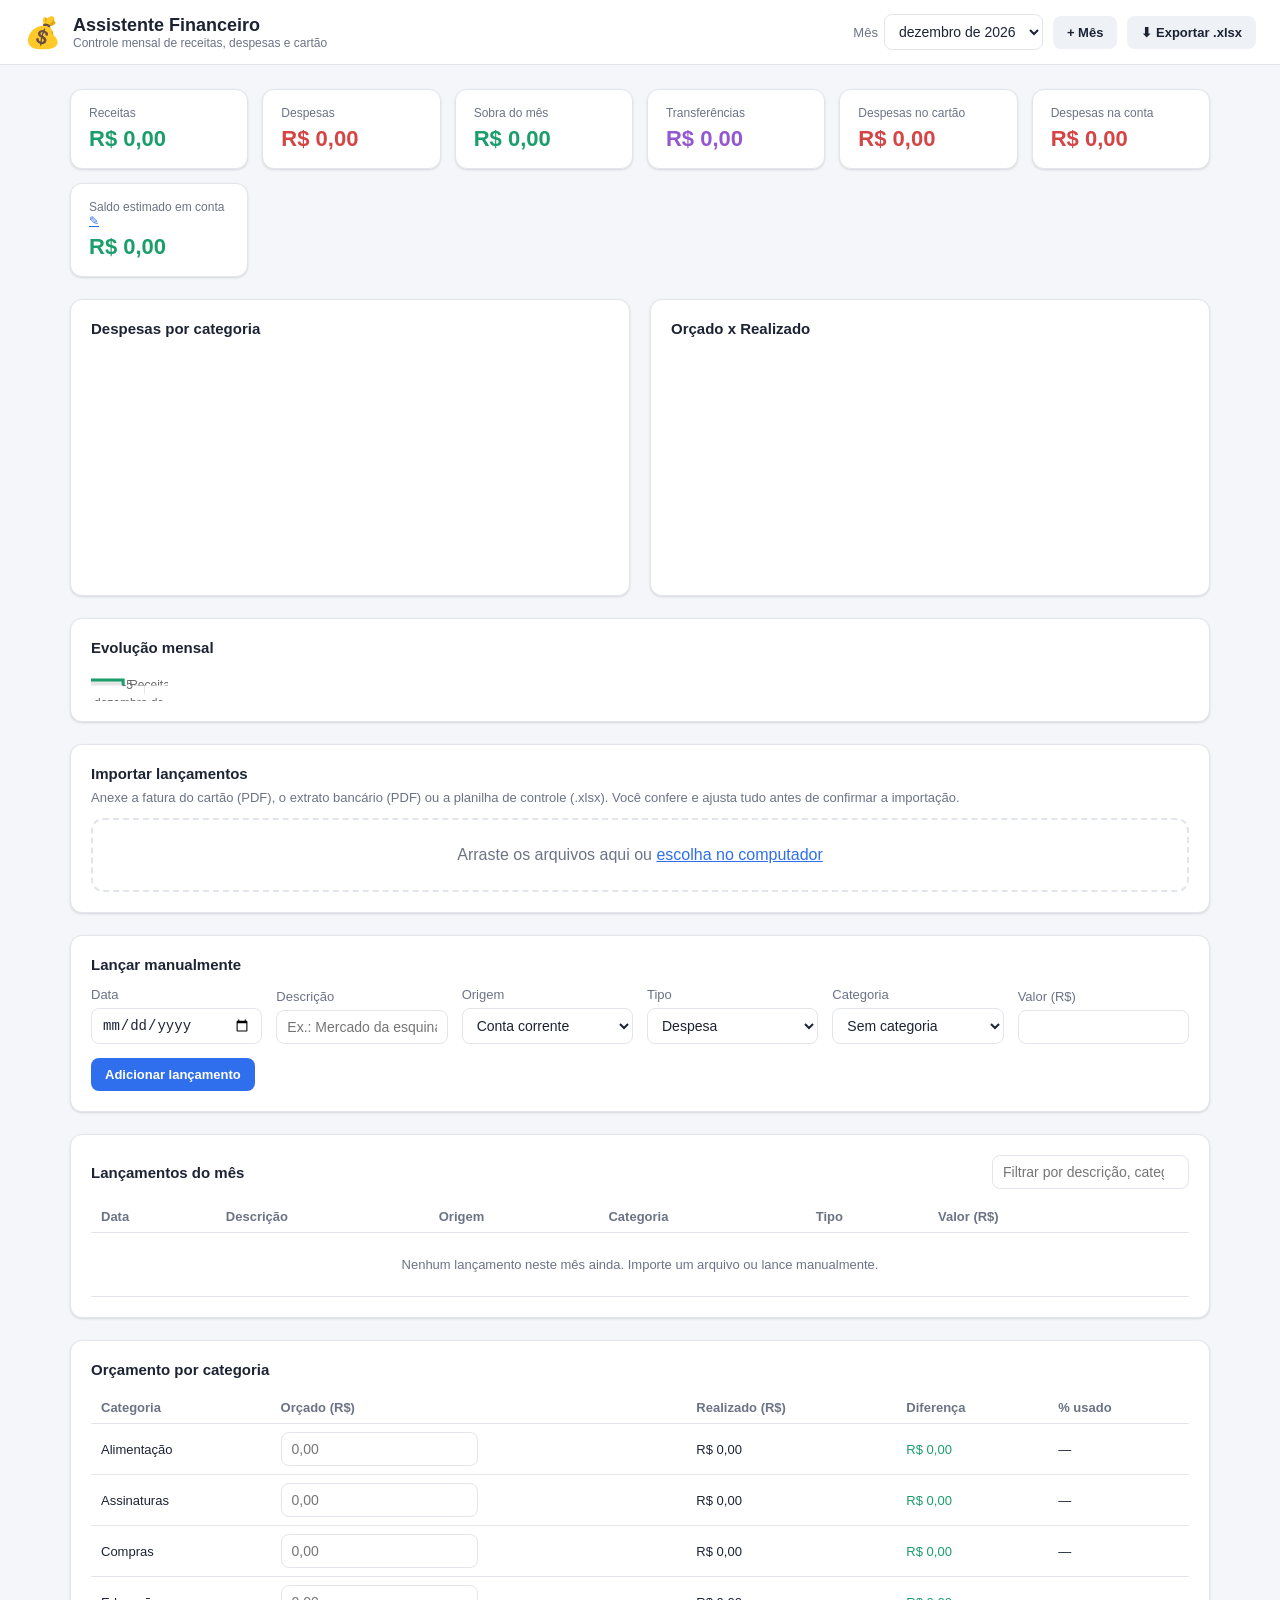
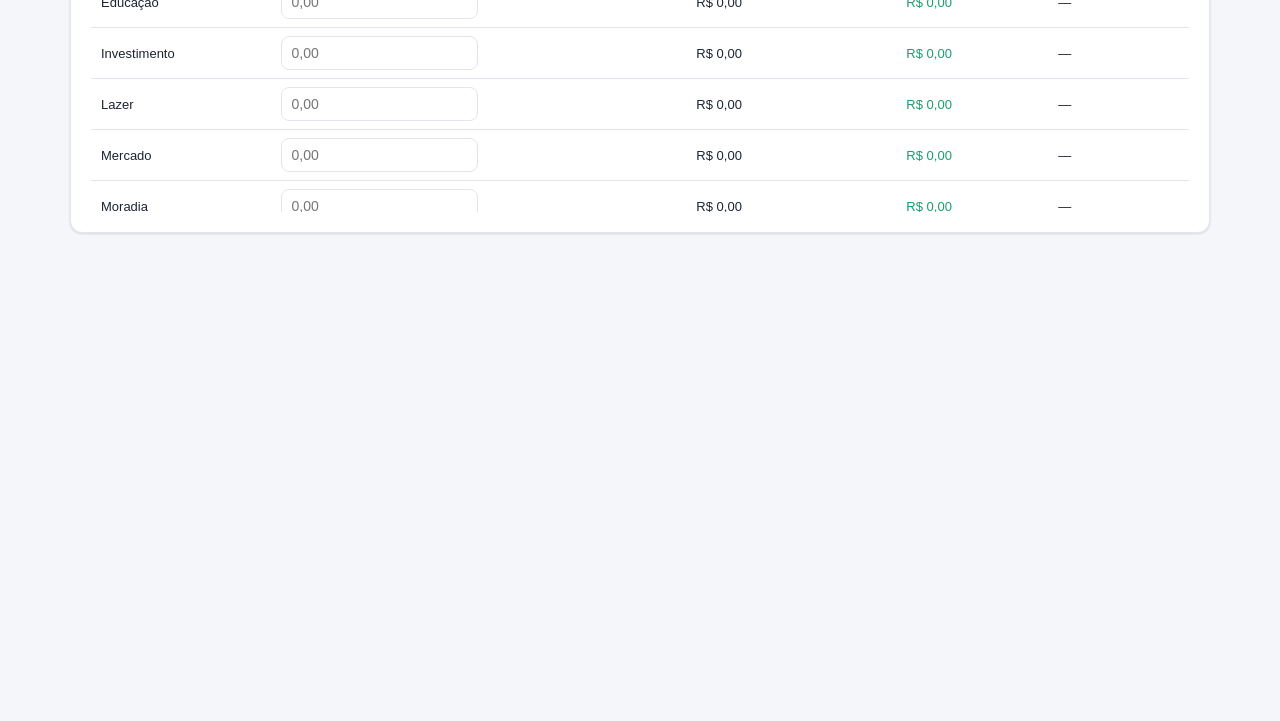
==== index.html @ b44fc91b "Adiciona assistente financeiro: dashboard mensal com importação de PDF/xlsx Dashboard 100% client-si" ====
<!DOCTYPE html>
<html lang="pt-BR">
<head>
<meta charset="UTF-8">
<meta name="viewport" content="width=device-width, initial-scale=1.0">
<title>Assistente Financeiro</title>
<link rel="stylesheet" href="css/styles.css">
</head>
<body>
<header class="topbar">
  <div class="topbar-title">
    <span class="logo">💰</span>
    <div>
      <h1>Assistente Financeiro</h1>
      <p class="subtitle">Controle mensal de receitas, despesas e cartão</p>
    </div>
  </div>
  <div class="topbar-actions">
    <label class="campo-inline">
      Mês
      <select id="seletorMes"></select>
    </label>
    <button id="btnNovoMes" class="btn btn-ghost" title="Criar um novo mês">+ Mês</button>
    <button id="btnExportar" class="btn btn-ghost">⬇ Exportar .xlsx</button>
  </div>
</header>

<main>

  <section id="alertaSemCategoria" class="alerta oculto"></section>

  <section class="cards" id="cardsResumo"></section>

  <section class="grid-2">
    <div class="painel">
      <h2>Despesas por categoria</h2>
      <canvas id="graficoCategorias" height="220"></canvas>
    </div>
    <div class="painel">
      <h2>Orçado x Realizado</h2>
      <canvas id="graficoOrcamento" height="220"></canvas>
    </div>
  </section>

  <section class="painel">
    <h2>Evolução mensal</h2>
    <canvas id="graficoEvolucao" height="120"></canvas>
  </section>

  <section class="painel" id="painelImportar">
    <h2>Importar lançamentos</h2>
    <p class="ajuda">Anexe a fatura do cartão (PDF), o extrato bancário (PDF) ou a planilha de controle (.xlsx). Você confere e ajusta tudo antes de confirmar a importação.</p>
    <div class="dropzone" id="dropzone">
      <input type="file" id="inputArquivos" multiple accept=".pdf,.xlsx,.xls">
      <p>Arraste os arquivos aqui ou <button type="button" id="btnEscolherArquivo" class="link">escolha no computador</button></p>
    </div>
    <div id="previewImportacao"></div>
  </section>

  <section class="painel">
    <h2>Lançar manualmente</h2>
    <form id="formManual" class="form-grid">
      <label>Data <input type="date" name="data" required></label>
      <label>Descrição <input type="text" name="descricao" required placeholder="Ex.: Mercado da esquina"></label>
      <label>Origem
        <select name="origem">
          <option>Conta corrente</option>
          <option>Cartão de crédito</option>
          <option>Dinheiro</option>
        </select>
      </label>
      <label>Tipo
        <select name="tipo">
          <option>Despesa</option>
          <option>Receita</option>
          <option>Transferência</option>
        </select>
      </label>
      <label>Categoria
        <select name="categoria" id="selectCategoriaManual"></select>
      </label>
      <label>Valor (R$) <input type="number" name="valor" step="0.01" min="0" required></label>
      <button type="submit" class="btn btn-primario">Adicionar lançamento</button>
    </form>
  </section>

  <section class="painel">
    <div class="painel-header">
      <h2>Lançamentos do mês</h2>
      <input type="search" id="filtroLancamentos" placeholder="Filtrar por descrição, categoria...">
    </div>
    <div class="tabela-scroll">
      <table id="tabelaLancamentos">
        <thead>
          <tr>
            <th>Data</th><th>Descrição</th><th>Origem</th><th>Categoria</th><th>Tipo</th><th>Valor (R$)</th><th></th>
          </tr>
        </thead>
        <tbody></tbody>
      </table>
    </div>
  </section>

  <section class="painel">
    <h2>Orçamento por categoria</h2>
    <div class="tabela-scroll">
      <table id="tabelaOrcamento">
        <thead><tr><th>Categoria</th><th>Orçado (R$)</th><th>Realizado (R$)</th><th>Diferença</th><th>% usado</th></tr></thead>
        <tbody></tbody>
      </table>
    </div>
  </section>

</main>

<div id="modalRoot"></div>

<script type="module">
  import * as pdfjsLib from './js/vendor/pdfjs/pdf.min.mjs';
  window.pdfjsLib = pdfjsLib;
  pdfjsLib.GlobalWorkerOptions.workerSrc = './js/vendor/pdfjs/pdf.worker.min.mjs';
  window.dispatchEvent(new Event('pdfjs-pronto'));
</script>
<script src="js/vendor/xlsx.full.min.js"></script>
<script src="js/vendor/chart.umd.js"></script>
<script src="js/state.js"></script>
<script src="js/categorize.js"></script>
<script src="js/calc.js"></script>
<script src="js/parsePdf.js"></script>
<script src="js/xlsxIO.js"></script>
<script src="js/ui.js"></script>
<script src="js/main.js"></script>
</body>
</html>
---- css/styles.css ----
:root {
  --bg: #f4f6f9;
  --panel: #ffffff;
  --border: #e2e6ec;
  --text: #1c2333;
  --text-muted: #6b7385;
  --primary: #2f6fed;
  --primary-dark: #1f4fc0;
  --receita: #1a9e6b;
  --despesa: #d64545;
  --transferencia: #9457d1;
  --warn-bg: #fff6e0;
  --warn-border: #f0c85a;
  --radius: 12px;
  --shadow: 0 1px 3px rgba(20, 25, 40, .06), 0 1px 2px rgba(20, 25, 40, .08);
}

* { box-sizing: border-box; }

body {
  margin: 0;
  font-family: -apple-system, BlinkMacSystemFont, "Segoe UI", Roboto, Helvetica, Arial, sans-serif;
  background: var(--bg);
  color: var(--text);
}

main {
  max-width: 1180px;
  margin: 0 auto;
  padding: 24px 20px 80px;
  display: flex;
  flex-direction: column;
  gap: 22px;
}

.topbar {
  background: var(--panel);
  border-bottom: 1px solid var(--border);
  padding: 14px 24px;
  display: flex;
  justify-content: space-between;
  align-items: center;
  flex-wrap: wrap;
  gap: 12px;
  position: sticky;
  top: 0;
  z-index: 10;
}
.topbar-title { display: flex; align-items: center; gap: 12px; }
.topbar-title .logo { font-size: 30px; }
.topbar-title h1 { font-size: 18px; margin: 0; }
.subtitle { margin: 0; font-size: 12px; color: var(--text-muted); }
.topbar-actions { display: flex; align-items: center; gap: 10px; flex-wrap: wrap; }
.campo-inline { display: flex; align-items: center; gap: 6px; font-size: 13px; color: var(--text-muted); }

select, input[type=text], input[type=date], input[type=number], input[type=search] {
  border: 1px solid var(--border);
  border-radius: 8px;
  padding: 8px 10px;
  font-size: 14px;
  background: #fff;
  color: var(--text);
}

.btn {
  border: none;
  border-radius: 8px;
  padding: 9px 14px;
  font-size: 13px;
  cursor: pointer;
  font-weight: 600;
}
.btn-primario { background: var(--primary); color: #fff; }
.btn-primario:hover { background: var(--primary-dark); }
.btn-ghost { background: #eef1f6; color: var(--text); }
.btn-ghost:hover { background: #e2e6ee; }
.btn-perigo { background: #fdeaea; color: var(--despesa); }
.link { background: none; border: none; color: var(--primary); cursor: pointer; font: inherit; text-decoration: underline; padding: 0; }

.painel {
  background: var(--panel);
  border: 1px solid var(--border);
  border-radius: var(--radius);
  box-shadow: var(--shadow);
  padding: 20px;
}
.painel h2 { margin: 0 0 14px; font-size: 15px; }
.painel-header { display: flex; justify-content: space-between; align-items: center; margin-bottom: 12px; flex-wrap: wrap; gap: 10px; }
.painel-header h2 { margin: 0; }
.ajuda { color: var(--text-muted); font-size: 13px; margin-top: -6px; }

.cards {
  display: grid;
  grid-template-columns: repeat(auto-fit, minmax(160px, 1fr));
  gap: 14px;
}
.card {
  background: var(--panel);
  border: 1px solid var(--border);
  border-radius: var(--radius);
  box-shadow: var(--shadow);
  padding: 16px 18px;
}
.card .rotulo { font-size: 12px; color: var(--text-muted); margin-bottom: 6px; }
.card .valor { font-size: 22px; font-weight: 700; }
.card.receita .valor { color: var(--receita); }
.card.despesa .valor { color: var(--despesa); }
.card.transferencia .valor { color: var(--transferencia); }
.card.sobra .valor.positivo { color: var(--receita); }
.card.sobra .valor.negativo { color: var(--despesa); }

.grid-2 { display: grid; grid-template-columns: 1fr 1fr; gap: 20px; }
@media (max-width: 800px) { .grid-2 { grid-template-columns: 1fr; } }

.alerta {
  background: var(--warn-bg);
  border: 1px solid var(--warn-border);
  border-radius: var(--radius);
  padding: 14px 18px;
  font-size: 14px;
}
.alerta strong { display: block; margin-bottom: 6px; }
.oculto { display: none; }

.dropzone {
  border: 2px dashed var(--border);
  border-radius: var(--radius);
  padding: 26px;
  text-align: center;
  color: var(--text-muted);
  position: relative;
  transition: border-color .15s, background .15s;
}
.dropzone.arrastando { border-color: var(--primary); background: #eef4ff; }
.dropzone input[type=file] { position: absolute; inset: 0; opacity: 0; cursor: pointer; }
.dropzone p { margin: 0; pointer-events: none; }
.dropzone button { pointer-events: auto; }

.form-grid {
  display: grid;
  grid-template-columns: repeat(auto-fit, minmax(160px, 1fr));
  gap: 14px;
  align-items: end;
}
.form-grid label { display: flex; flex-direction: column; gap: 6px; font-size: 13px; color: var(--text-muted); }
.form-grid button { grid-column: 1 / -1; justify-self: start; }

table { width: 100%; border-collapse: collapse; font-size: 13px; }
th, td { text-align: left; padding: 8px 10px; border-bottom: 1px solid var(--border); white-space: nowrap; }
th { color: var(--text-muted); font-weight: 600; position: sticky; top: 0; background: var(--panel); }
.tabela-scroll { overflow-x: auto; max-height: 420px; overflow-y: auto; }
td select, td input { font-size: 12px; padding: 4px 6px; }
.tag-tipo { padding: 2px 8px; border-radius: 999px; font-size: 11px; font-weight: 600; }
.tag-tipo.Receita { background: #e3f7ee; color: var(--receita); }
.tag-tipo.Despesa { background: #fbeaea; color: var(--despesa); }
.tag-tipo.Transferência { background: #f2eafb; color: var(--transferencia); }
.linha-sem-categoria { background: #fffaf0; }
.btn-icone { background: none; border: none; cursor: pointer; font-size: 14px; color: var(--text-muted); }
.btn-icone:hover { color: var(--despesa); }

.preview-import { margin-top: 16px; border-top: 1px solid var(--border); padding-top: 16px; }
.preview-import-header { display: flex; justify-content: space-between; align-items: center; margin-bottom: 10px; }
.badge { display: inline-block; padding: 2px 8px; border-radius: 999px; background: #eef1f6; font-size: 11px; color: var(--text-muted); margin-left: 8px; }
.avisos { font-size: 12px; color: #a5720c; margin: 8px 0; }
.linha-descartada { opacity: .4; }

footer.rodape-preview { display: flex; gap: 10px; margin-top: 12px; justify-content: flex-end; }
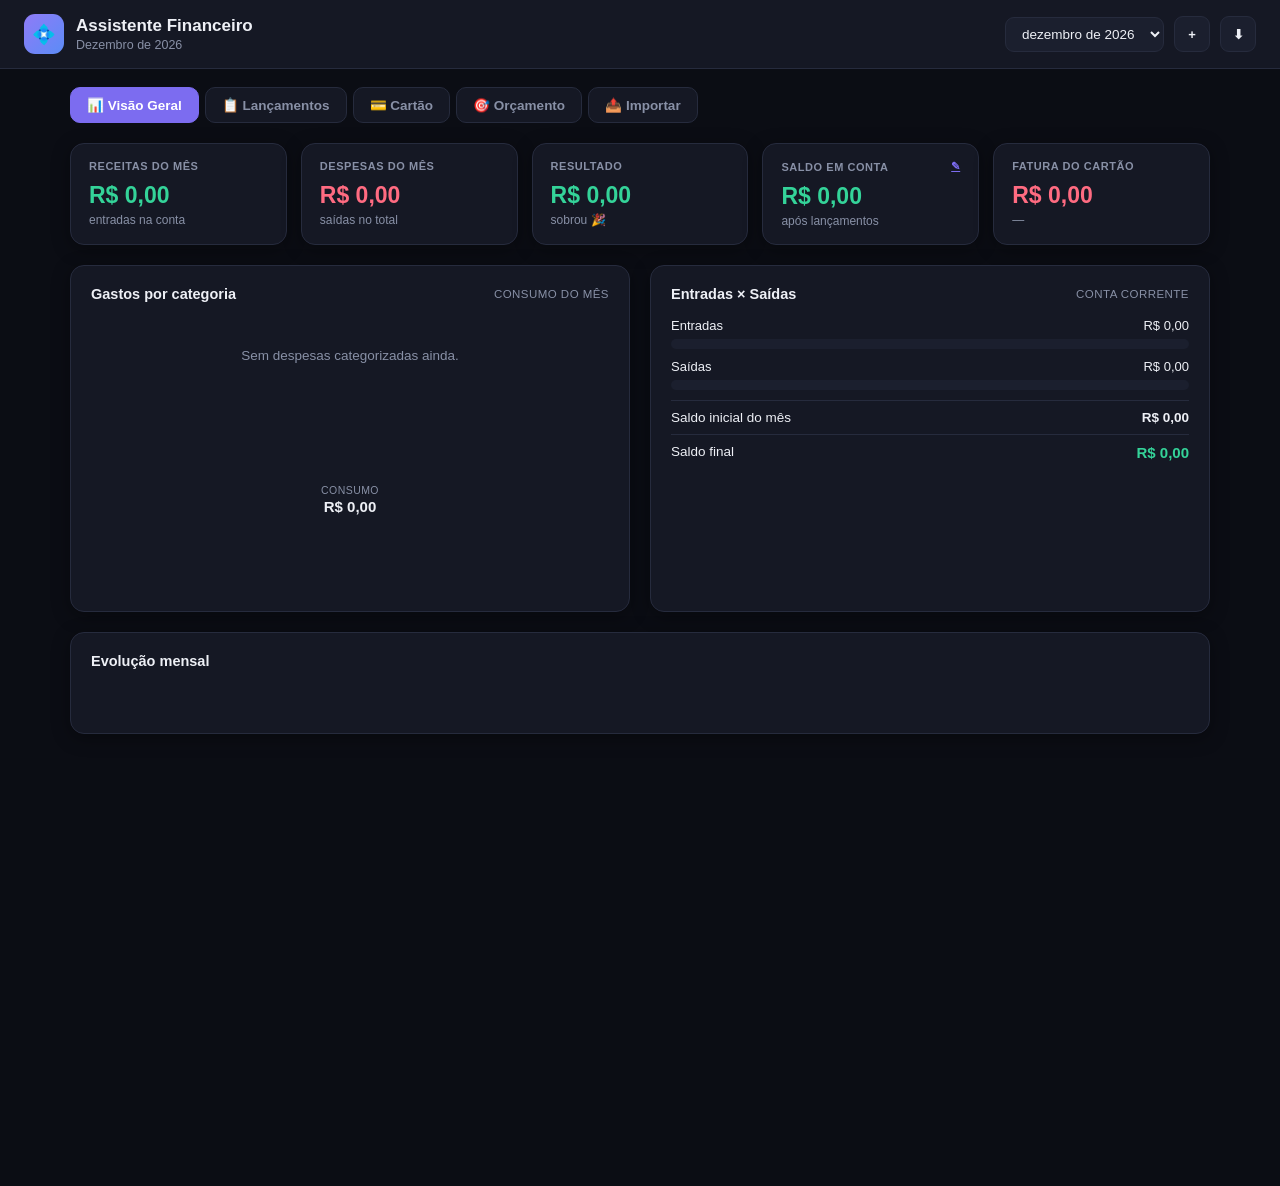
==== commit aca5f7e4: "Redesenha o dashboard com tema escuro e navegação por abas Reestrutura a interface (Visão Geral / La" ====
--- a/index.html
+++ b/index.html
@@ -9,117 +9,161 @@
 <body>
 <header class="topbar">
   <div class="topbar-title">
-    <span class="logo">💰</span>
+    <span class="logo-badge">💠</span>
     <div>
       <h1>Assistente Financeiro</h1>
-      <p class="subtitle">Controle mensal de receitas, despesas e cartão</p>
+      <p class="subtitle" id="subtituloTitular" title="Clique para editar o nome do titular">Meus lançamentos</p>
     </div>
   </div>
   <div class="topbar-actions">
-    <label class="campo-inline">
-      Mês
-      <select id="seletorMes"></select>
-    </label>
-    <button id="btnNovoMes" class="btn btn-ghost" title="Criar um novo mês">+ Mês</button>
-    <button id="btnExportar" class="btn btn-ghost">⬇ Exportar .xlsx</button>
+    <select id="seletorMes"></select>
+    <button id="btnNovoMes" class="btn btn-ghost btn-icon-only" title="Criar um novo mês">+</button>
+    <button id="btnExportar" class="btn btn-ghost btn-icon-only" title="Exportar .xlsx">⬇</button>
   </div>
 </header>
 
+<nav class="tabs">
+  <button class="tab-btn active" data-tab="visaoGeral">📊 Visão Geral</button>
+  <button class="tab-btn" data-tab="lancamentos">📋 Lançamentos</button>
+  <button class="tab-btn" data-tab="cartao">💳 Cartão</button>
+  <button class="tab-btn" data-tab="orcamento">🎯 Orçamento</button>
+  <button class="tab-btn" data-tab="importar">📤 Importar</button>
+</nav>
+
 <main>
 
-  <section id="alertaSemCategoria" class="alerta oculto"></section>
+  <!-- ===================== VISÃO GERAL ===================== -->
+  <section id="tab-visaoGeral" class="tab-panel active">
+    <section id="alertaSemCategoria" class="alerta oculto"></section>
 
-  <section class="cards" id="cardsResumo"></section>
+    <section class="cards" id="cardsResumo"></section>
 
-  <section class="grid-2">
-    <div class="painel">
-      <h2>Despesas por categoria</h2>
-      <canvas id="graficoCategorias" height="220"></canvas>
-    </div>
-    <div class="painel">
-      <h2>Orçado x Realizado</h2>
-      <canvas id="graficoOrcamento" height="220"></canvas>
-    </div>
+    <section class="grid-2">
+      <div class="painel">
+        <div class="painel-header">
+          <h2>Gastos por categoria</h2>
+          <span class="rotulo-topo">consumo do mês</span>
+        </div>
+        <div id="listaCategorias" class="lista-categorias"></div>
+        <div class="donut-wrapper">
+          <canvas id="graficoCategorias" height="180"></canvas>
+          <div class="donut-centro">
+            <span class="rotulo">consumo</span>
+            <span class="valor" id="donutTotalTexto">R$ 0,00</span>
+          </div>
+        </div>
+      </div>
+
+      <div class="painel">
+        <div class="painel-header">
+          <h2>Entradas × Saídas</h2>
+          <span class="rotulo-topo">conta corrente</span>
+        </div>
+        <div id="barrasEntradasSaidas"></div>
+        <div id="linhasSaldo"></div>
+      </div>
+    </section>
+
+    <section class="painel">
+      <h2 style="margin-bottom:14px">Evolução mensal</h2>
+      <canvas id="graficoEvolucao" height="110"></canvas>
+    </section>
   </section>
 
-  <section class="painel">
-    <h2>Evolução mensal</h2>
-    <canvas id="graficoEvolucao" height="120"></canvas>
+  <!-- ===================== LANÇAMENTOS ===================== -->
+  <section id="tab-lancamentos" class="tab-panel">
+    <section class="painel">
+      <h2 style="margin-bottom:14px">Lançar manualmente</h2>
+      <form id="formManual" class="form-grid">
+        <label>Data <input type="date" name="data" required></label>
+        <label>Descrição <input type="text" name="descricao" required placeholder="Ex.: Mercado da esquina"></label>
+        <label>Origem
+          <select name="origem">
+            <option>Conta corrente</option>
+            <option>Cartão de crédito</option>
+            <option>Dinheiro</option>
+          </select>
+        </label>
+        <label>Tipo
+          <select name="tipo">
+            <option>Despesa</option>
+            <option>Receita</option>
+            <option>Transferência</option>
+          </select>
+        </label>
+        <label>Categoria
+          <select name="categoria" id="selectCategoriaManual"></select>
+        </label>
+        <label>Valor (R$) <input type="number" name="valor" step="0.01" min="0" required></label>
+        <button type="submit" class="btn btn-primario">Adicionar lançamento</button>
+      </form>
+    </section>
+
+    <section class="painel">
+      <div class="painel-header">
+        <h2>Lançamentos do mês</h2>
+        <input type="search" id="filtroLancamentos" placeholder="Filtrar por descrição, categoria...">
+      </div>
+      <div class="tabela-scroll">
+        <table id="tabelaLancamentos">
+          <thead>
+            <tr><th>Data</th><th>Descrição</th><th>Origem</th><th>Categoria</th><th>Tipo</th><th>Valor (R$)</th><th></th></tr>
+          </thead>
+          <tbody></tbody>
+        </table>
+      </div>
+    </section>
   </section>
 
-  <section class="painel" id="painelImportar">
-    <h2>Importar lançamentos</h2>
-    <p class="ajuda">Anexe a fatura do cartão (PDF), o extrato bancário (PDF) ou a planilha de controle (.xlsx). Você confere e ajusta tudo antes de confirmar a importação.</p>
-    <div class="dropzone" id="dropzone">
-      <input type="file" id="inputArquivos" multiple accept=".pdf,.xlsx,.xls">
-      <p>Arraste os arquivos aqui ou <button type="button" id="btnEscolherArquivo" class="link">escolha no computador</button></p>
-    </div>
-    <div id="previewImportacao"></div>
+  <!-- ===================== CARTÃO ===================== -->
+  <section id="tab-cartao" class="tab-panel">
+    <section class="painel" id="painelResumoCartao"></section>
+    <section class="painel">
+      <h2 style="margin-bottom:14px">Lançamentos do cartão</h2>
+      <div class="tabela-scroll">
+        <table id="tabelaCartao">
+          <thead><tr><th>Data</th><th>Estabelecimento</th><th>Ramo</th><th>Categoria</th><th>Valor (R$)</th></tr></thead>
+          <tbody></tbody>
+        </table>
+      </div>
+    </section>
   </section>
 
-  <section class="painel">
-    <h2>Lançar manualmente</h2>
-    <form id="formManual" class="form-grid">
-      <label>Data <input type="date" name="data" required></label>
-      <label>Descrição <input type="text" name="descricao" required placeholder="Ex.: Mercado da esquina"></label>
-      <label>Origem
-        <select name="origem">
-          <option>Conta corrente</option>
-          <option>Cartão de crédito</option>
-          <option>Dinheiro</option>
-        </select>
-      </label>
-      <label>Tipo
-        <select name="tipo">
-          <option>Despesa</option>
-          <option>Receita</option>
-          <option>Transferência</option>
-        </select>
-      </label>
-      <label>Categoria
-        <select name="categoria" id="selectCategoriaManual"></select>
-      </label>
-      <label>Valor (R$) <input type="number" name="valor" step="0.01" min="0" required></label>
-      <button type="submit" class="btn btn-primario">Adicionar lançamento</button>
-    </form>
+  <!-- ===================== ORÇAMENTO ===================== -->
+  <section id="tab-orcamento" class="tab-panel">
+    <section class="painel">
+      <h2 style="margin-bottom:14px">Orçado × Realizado</h2>
+      <canvas id="graficoOrcamento" height="200"></canvas>
+    </section>
+    <section class="painel">
+      <div class="tabela-scroll">
+        <table id="tabelaOrcamento">
+          <thead><tr><th>Categoria</th><th>Orçado (R$)</th><th>Realizado (R$)</th><th>Diferença</th><th>% usado</th></tr></thead>
+          <tbody></tbody>
+        </table>
+      </div>
+    </section>
   </section>
 
-  <section class="painel">
-    <div class="painel-header">
-      <h2>Lançamentos do mês</h2>
-      <input type="search" id="filtroLancamentos" placeholder="Filtrar por descrição, categoria...">
-    </div>
-    <div class="tabela-scroll">
-      <table id="tabelaLancamentos">
-        <thead>
-          <tr>
-            <th>Data</th><th>Descrição</th><th>Origem</th><th>Categoria</th><th>Tipo</th><th>Valor (R$)</th><th></th>
-          </tr>
-        </thead>
-        <tbody></tbody>
-      </table>
-    </div>
-  </section>
-
-  <section class="painel">
-    <h2>Orçamento por categoria</h2>
-    <div class="tabela-scroll">
-      <table id="tabelaOrcamento">
-        <thead><tr><th>Categoria</th><th>Orçado (R$)</th><th>Realizado (R$)</th><th>Diferença</th><th>% usado</th></tr></thead>
-        <tbody></tbody>
-      </table>
-    </div>
+  <!-- ===================== IMPORTAR ===================== -->
+  <section id="tab-importar" class="tab-panel">
+    <section class="painel" id="painelImportar">
+      <h2 style="margin-bottom:6px">Importar lançamentos</h2>
+      <p class="ajuda">Anexe a fatura do cartão (PDF), o extrato bancário (PDF) ou a planilha de controle (.xlsx). Você confere e ajusta tudo antes de confirmar a importação.</p>
+      <div class="dropzone" id="dropzone">
+        <input type="file" id="inputArquivos" multiple accept=".pdf,.xlsx,.xls">
+        <p>Arraste os arquivos aqui ou <button type="button" id="btnEscolherArquivo" class="link">escolha no computador</button></p>
+      </div>
+      <div id="previewImportacao"></div>
+    </section>
   </section>
 
 </main>
-
-<div id="modalRoot"></div>
 
 <script type="module">
   import * as pdfjsLib from './js/vendor/pdfjs/pdf.min.mjs';
   window.pdfjsLib = pdfjsLib;
   pdfjsLib.GlobalWorkerOptions.workerSrc = './js/vendor/pdfjs/pdf.worker.min.mjs';
-  window.dispatchEvent(new Event('pdfjs-pronto'));
 </script>
 <script src="js/vendor/xlsx.full.min.js"></script>
 <script src="js/vendor/chart.umd.js"></script>
--- a/css/styles.css
+++ b/css/styles.css
@@ -1,18 +1,20 @@
 :root {
-  --bg: #f4f6f9;
-  --panel: #ffffff;
-  --border: #e2e6ec;
-  --text: #1c2333;
-  --text-muted: #6b7385;
-  --primary: #2f6fed;
-  --primary-dark: #1f4fc0;
-  --receita: #1a9e6b;
-  --despesa: #d64545;
-  --transferencia: #9457d1;
-  --warn-bg: #fff6e0;
-  --warn-border: #f0c85a;
-  --radius: 12px;
-  --shadow: 0 1px 3px rgba(20, 25, 40, .06), 0 1px 2px rgba(20, 25, 40, .08);
+  --bg: #0b0d14;
+  --card: #151824;
+  --card-alt: #1b1f2e;
+  --border: #262b3d;
+  --text: #eef0f6;
+  --text-muted: #8890a6;
+  --accent: #7c6cf0;
+  --accent-soft: rgba(124, 108, 240, .16);
+  --receita: #34d399;
+  --despesa: #ff6b81;
+  --transferencia: #a78bfa;
+  --warn-bg: #2b2411;
+  --warn-border: #6b5518;
+  --warn-text: #f0c85a;
+  --radius: 14px;
+  --shadow: 0 4px 18px rgba(0, 0, 0, .35);
 }
 
 * { box-sizing: border-box; }
@@ -27,14 +29,16 @@
 main {
   max-width: 1180px;
   margin: 0 auto;
-  padding: 24px 20px 80px;
+  padding: 20px 20px 80px;
   display: flex;
   flex-direction: column;
-  gap: 22px;
-}
+  gap: 20px;
+}
+
+/* ---------- topbar ---------- */
 
 .topbar {
-  background: var(--panel);
+  background: var(--card);
   border-bottom: 1px solid var(--border);
   padding: 14px 24px;
   display: flex;
@@ -44,65 +48,101 @@
   gap: 12px;
   position: sticky;
   top: 0;
-  z-index: 10;
+  z-index: 20;
 }
 .topbar-title { display: flex; align-items: center; gap: 12px; }
-.topbar-title .logo { font-size: 30px; }
-.topbar-title h1 { font-size: 18px; margin: 0; }
-.subtitle { margin: 0; font-size: 12px; color: var(--text-muted); }
+.logo-badge {
+  width: 40px; height: 40px; border-radius: 11px;
+  background: linear-gradient(135deg, #8f7bf7, #5b8cf7);
+  display: flex; align-items: center; justify-content: center;
+  font-size: 19px; flex-shrink: 0;
+}
+.topbar-title h1 { font-size: 17px; margin: 0; font-weight: 700; }
+.subtitle { margin: 2px 0 0; font-size: 12.5px; color: var(--text-muted); cursor: pointer; }
+.subtitle:hover { color: var(--text); }
 .topbar-actions { display: flex; align-items: center; gap: 10px; flex-wrap: wrap; }
-.campo-inline { display: flex; align-items: center; gap: 6px; font-size: 13px; color: var(--text-muted); }
 
 select, input[type=text], input[type=date], input[type=number], input[type=search] {
   border: 1px solid var(--border);
-  border-radius: 8px;
-  padding: 8px 10px;
-  font-size: 14px;
-  background: #fff;
+  border-radius: 9px;
+  padding: 8px 12px;
+  font-size: 13.5px;
+  background: var(--card-alt);
   color: var(--text);
 }
+select:focus, input:focus { outline: 1px solid var(--accent); }
 
 .btn {
   border: none;
-  border-radius: 8px;
+  border-radius: 9px;
   padding: 9px 14px;
   font-size: 13px;
   cursor: pointer;
   font-weight: 600;
 }
-.btn-primario { background: var(--primary); color: #fff; }
-.btn-primario:hover { background: var(--primary-dark); }
-.btn-ghost { background: #eef1f6; color: var(--text); }
-.btn-ghost:hover { background: #e2e6ee; }
-.btn-perigo { background: #fdeaea; color: var(--despesa); }
-.link { background: none; border: none; color: var(--primary); cursor: pointer; font: inherit; text-decoration: underline; padding: 0; }
+.btn-primario { background: var(--accent); color: #fff; }
+.btn-primario:hover { background: #6c5ce0; }
+.btn-ghost { background: var(--card-alt); color: var(--text); border: 1px solid var(--border); }
+.btn-ghost:hover { background: #232838; }
+.btn-icon-only { width: 36px; height: 36px; padding: 0; display: inline-flex; align-items: center; justify-content: center; }
+.link { background: none; border: none; color: var(--accent); cursor: pointer; font: inherit; text-decoration: underline; padding: 0; }
+
+/* ---------- tabs ---------- */
+
+nav.tabs {
+  max-width: 1180px;
+  margin: 18px auto 0;
+  padding: 0 20px;
+  display: flex;
+  gap: 6px;
+  overflow-x: auto;
+}
+.tab-btn {
+  background: var(--card);
+  border: 1px solid var(--border);
+  color: var(--text-muted);
+  padding: 9px 16px;
+  border-radius: 10px;
+  font-size: 13.5px;
+  font-weight: 600;
+  cursor: pointer;
+  white-space: nowrap;
+}
+.tab-btn.active { background: var(--accent); color: #fff; border-color: var(--accent); }
+.tab-btn:not(.active):hover { background: var(--card-alt); color: var(--text); }
+
+.tab-panel { display: none; flex-direction: column; gap: 20px; }
+.tab-panel.active { display: flex; }
+
+/* ---------- painéis / cards ---------- */
 
 .painel {
-  background: var(--panel);
+  background: var(--card);
   border: 1px solid var(--border);
   border-radius: var(--radius);
   box-shadow: var(--shadow);
   padding: 20px;
 }
-.painel h2 { margin: 0 0 14px; font-size: 15px; }
-.painel-header { display: flex; justify-content: space-between; align-items: center; margin-bottom: 12px; flex-wrap: wrap; gap: 10px; }
-.painel-header h2 { margin: 0; }
+.painel h2 { margin: 0; font-size: 14.5px; font-weight: 700; }
+.painel-header { display: flex; justify-content: space-between; align-items: center; margin-bottom: 16px; flex-wrap: wrap; gap: 10px; }
+.painel-header .rotulo-topo { font-size: 11.5px; color: var(--text-muted); text-transform: uppercase; letter-spacing: .04em; }
 .ajuda { color: var(--text-muted); font-size: 13px; margin-top: -6px; }
 
 .cards {
   display: grid;
-  grid-template-columns: repeat(auto-fit, minmax(160px, 1fr));
+  grid-template-columns: repeat(auto-fit, minmax(180px, 1fr));
   gap: 14px;
 }
 .card {
-  background: var(--panel);
+  background: var(--card);
   border: 1px solid var(--border);
   border-radius: var(--radius);
   box-shadow: var(--shadow);
   padding: 16px 18px;
 }
-.card .rotulo { font-size: 12px; color: var(--text-muted); margin-bottom: 6px; }
-.card .valor { font-size: 22px; font-weight: 700; }
+.card .rotulo { font-size: 11px; color: var(--text-muted); text-transform: uppercase; letter-spacing: .05em; font-weight: 700; margin-bottom: 10px; display: flex; align-items: center; justify-content: space-between; }
+.card .valor { font-size: 23px; font-weight: 700; }
+.card .rodape { font-size: 12px; color: var(--text-muted); margin-top: 4px; }
 .card.receita .valor { color: var(--receita); }
 .card.despesa .valor { color: var(--despesa); }
 .card.transferencia .valor { color: var(--transferencia); }
@@ -110,7 +150,7 @@
 .card.sobra .valor.negativo { color: var(--despesa); }
 
 .grid-2 { display: grid; grid-template-columns: 1fr 1fr; gap: 20px; }
-@media (max-width: 800px) { .grid-2 { grid-template-columns: 1fr; } }
+@media (max-width: 860px) { .grid-2 { grid-template-columns: 1fr; } nav.tabs { flex-wrap: wrap; } }
 
 .alerta {
   background: var(--warn-bg);
@@ -118,9 +158,40 @@
   border-radius: var(--radius);
   padding: 14px 18px;
   font-size: 14px;
-}
-.alerta strong { display: block; margin-bottom: 6px; }
+  color: var(--warn-text);
+}
+.alerta strong { display: block; margin-bottom: 4px; color: var(--warn-text); }
 .oculto { display: none; }
+
+/* ---------- gastos por categoria (lista + rosca) ---------- */
+
+.lista-categorias { display: flex; flex-direction: column; gap: 2px; margin-bottom: 14px; }
+.linha-categoria { display: grid; grid-template-columns: 16px 1fr auto auto; align-items: center; gap: 10px; padding: 7px 0; font-size: 13px; border-bottom: 1px solid var(--border); }
+.linha-categoria:last-child { border-bottom: none; }
+.ponto-cor { width: 9px; height: 9px; border-radius: 50%; }
+.linha-categoria .nome { color: var(--text); }
+.linha-categoria .valor { color: var(--text); font-weight: 600; text-align: right; }
+.linha-categoria .pct { color: var(--text-muted); text-align: right; min-width: 40px; font-size: 12px; }
+
+.donut-wrapper { position: relative; max-width: 220px; margin: 10px auto 0; }
+.donut-centro { position: absolute; inset: 0; display: flex; flex-direction: column; align-items: center; justify-content: center; pointer-events: none; }
+.donut-centro .rotulo { font-size: 10.5px; color: var(--text-muted); text-transform: uppercase; letter-spacing: .04em; }
+.donut-centro .valor { font-size: 15px; font-weight: 700; margin-top: 2px; }
+
+/* ---------- entradas x saídas ---------- */
+
+.barra-comparativa { margin-bottom: 10px; }
+.barra-comparativa .topo { display: flex; justify-content: space-between; font-size: 13px; margin-bottom: 6px; }
+.barra-comparativa .trilho { background: var(--card-alt); border-radius: 999px; height: 10px; overflow: hidden; }
+.barra-comparativa .preenchido { height: 100%; border-radius: 999px; }
+.barra-comparativa.entradas .preenchido { background: var(--receita); }
+.barra-comparativa.saidas .preenchido { background: var(--despesa); }
+
+.linha-saldo { display: flex; justify-content: space-between; padding: 9px 0; border-top: 1px solid var(--border); font-size: 13.5px; }
+.linha-saldo .valor { font-weight: 700; }
+.linha-saldo.final .valor { color: var(--receita); font-size: 15px; }
+
+/* ---------- formulário / tabela ---------- */
 
 .dropzone {
   border: 2px dashed var(--border);
@@ -131,7 +202,7 @@
   position: relative;
   transition: border-color .15s, background .15s;
 }
-.dropzone.arrastando { border-color: var(--primary); background: #eef4ff; }
+.dropzone.arrastando { border-color: var(--accent); background: var(--accent-soft); }
 .dropzone input[type=file] { position: absolute; inset: 0; opacity: 0; cursor: pointer; }
 .dropzone p { margin: 0; pointer-events: none; }
 .dropzone button { pointer-events: auto; }
@@ -146,22 +217,33 @@
 .form-grid button { grid-column: 1 / -1; justify-self: start; }
 
 table { width: 100%; border-collapse: collapse; font-size: 13px; }
-th, td { text-align: left; padding: 8px 10px; border-bottom: 1px solid var(--border); white-space: nowrap; }
-th { color: var(--text-muted); font-weight: 600; position: sticky; top: 0; background: var(--panel); }
-.tabela-scroll { overflow-x: auto; max-height: 420px; overflow-y: auto; }
+th, td { text-align: left; padding: 9px 10px; border-bottom: 1px solid var(--border); white-space: nowrap; }
+th { color: var(--text-muted); font-weight: 600; position: sticky; top: 0; background: var(--card); font-size: 11.5px; text-transform: uppercase; letter-spacing: .03em; }
+.tabela-scroll { overflow-x: auto; max-height: 460px; overflow-y: auto; }
 td select, td input { font-size: 12px; padding: 4px 6px; }
-.tag-tipo { padding: 2px 8px; border-radius: 999px; font-size: 11px; font-weight: 600; }
-.tag-tipo.Receita { background: #e3f7ee; color: var(--receita); }
-.tag-tipo.Despesa { background: #fbeaea; color: var(--despesa); }
-.tag-tipo.Transferência { background: #f2eafb; color: var(--transferencia); }
-.linha-sem-categoria { background: #fffaf0; }
+.tag-tipo { padding: 3px 9px; border-radius: 999px; font-size: 11px; font-weight: 600; }
+.tag-tipo.Receita { background: rgba(52,211,153,.15); color: var(--receita); }
+.tag-tipo.Despesa { background: rgba(255,107,129,.15); color: var(--despesa); }
+.tag-tipo.Transferência { background: rgba(167,139,250,.15); color: var(--transferencia); }
+.linha-sem-categoria { background: rgba(240,200,90,.06); }
 .btn-icone { background: none; border: none; cursor: pointer; font-size: 14px; color: var(--text-muted); }
 .btn-icone:hover { color: var(--despesa); }
 
-.preview-import { margin-top: 16px; border-top: 1px solid var(--border); padding-top: 16px; }
-.preview-import-header { display: flex; justify-content: space-between; align-items: center; margin-bottom: 10px; }
-.badge { display: inline-block; padding: 2px 8px; border-radius: 999px; background: #eef1f6; font-size: 11px; color: var(--text-muted); margin-left: 8px; }
-.avisos { font-size: 12px; color: #a5720c; margin: 8px 0; }
-.linha-descartada { opacity: .4; }
+.preview-import { margin-top: 4px; padding-bottom: 16px; border-bottom: 1px solid var(--border); margin-bottom: 16px; }
+.preview-import-header { display: flex; justify-content: space-between; align-items: center; margin-bottom: 10px; flex-wrap: wrap; gap: 8px; }
+.badge { display: inline-block; padding: 3px 9px; border-radius: 999px; background: var(--card-alt); border: 1px solid var(--border); font-size: 11px; color: var(--text-muted); margin-left: 8px; }
+.avisos { font-size: 12px; color: var(--warn-text); margin: 8px 0; }
 
 footer.rodape-preview { display: flex; gap: 10px; margin-top: 12px; justify-content: flex-end; }
+
+.cartao-resumo-grid { display: grid; grid-template-columns: repeat(auto-fit, minmax(150px, 1fr)); gap: 14px; margin-bottom: 4px; }
+.cartao-resumo-grid .item { background: var(--card-alt); border: 1px solid var(--border); border-radius: 10px; padding: 12px 14px; }
+.cartao-resumo-grid .item .rotulo { font-size: 11px; color: var(--text-muted); text-transform: uppercase; letter-spacing: .04em; margin-bottom: 4px; }
+.cartao-resumo-grid .item .valor { font-size: 16px; font-weight: 700; }
+
+.barra-limite { margin-top: 14px; }
+.barra-limite .trilho { background: var(--card-alt); border-radius: 999px; height: 12px; overflow: hidden; }
+.barra-limite .preenchido { height: 100%; background: linear-gradient(90deg, var(--accent), var(--despesa)); }
+.barra-limite .legenda { display: flex; justify-content: space-between; font-size: 12px; color: var(--text-muted); margin-top: 6px; }
+
+.estado-vazio { color: var(--text-muted); text-align: center; padding: 30px 10px; font-size: 13.5px; }
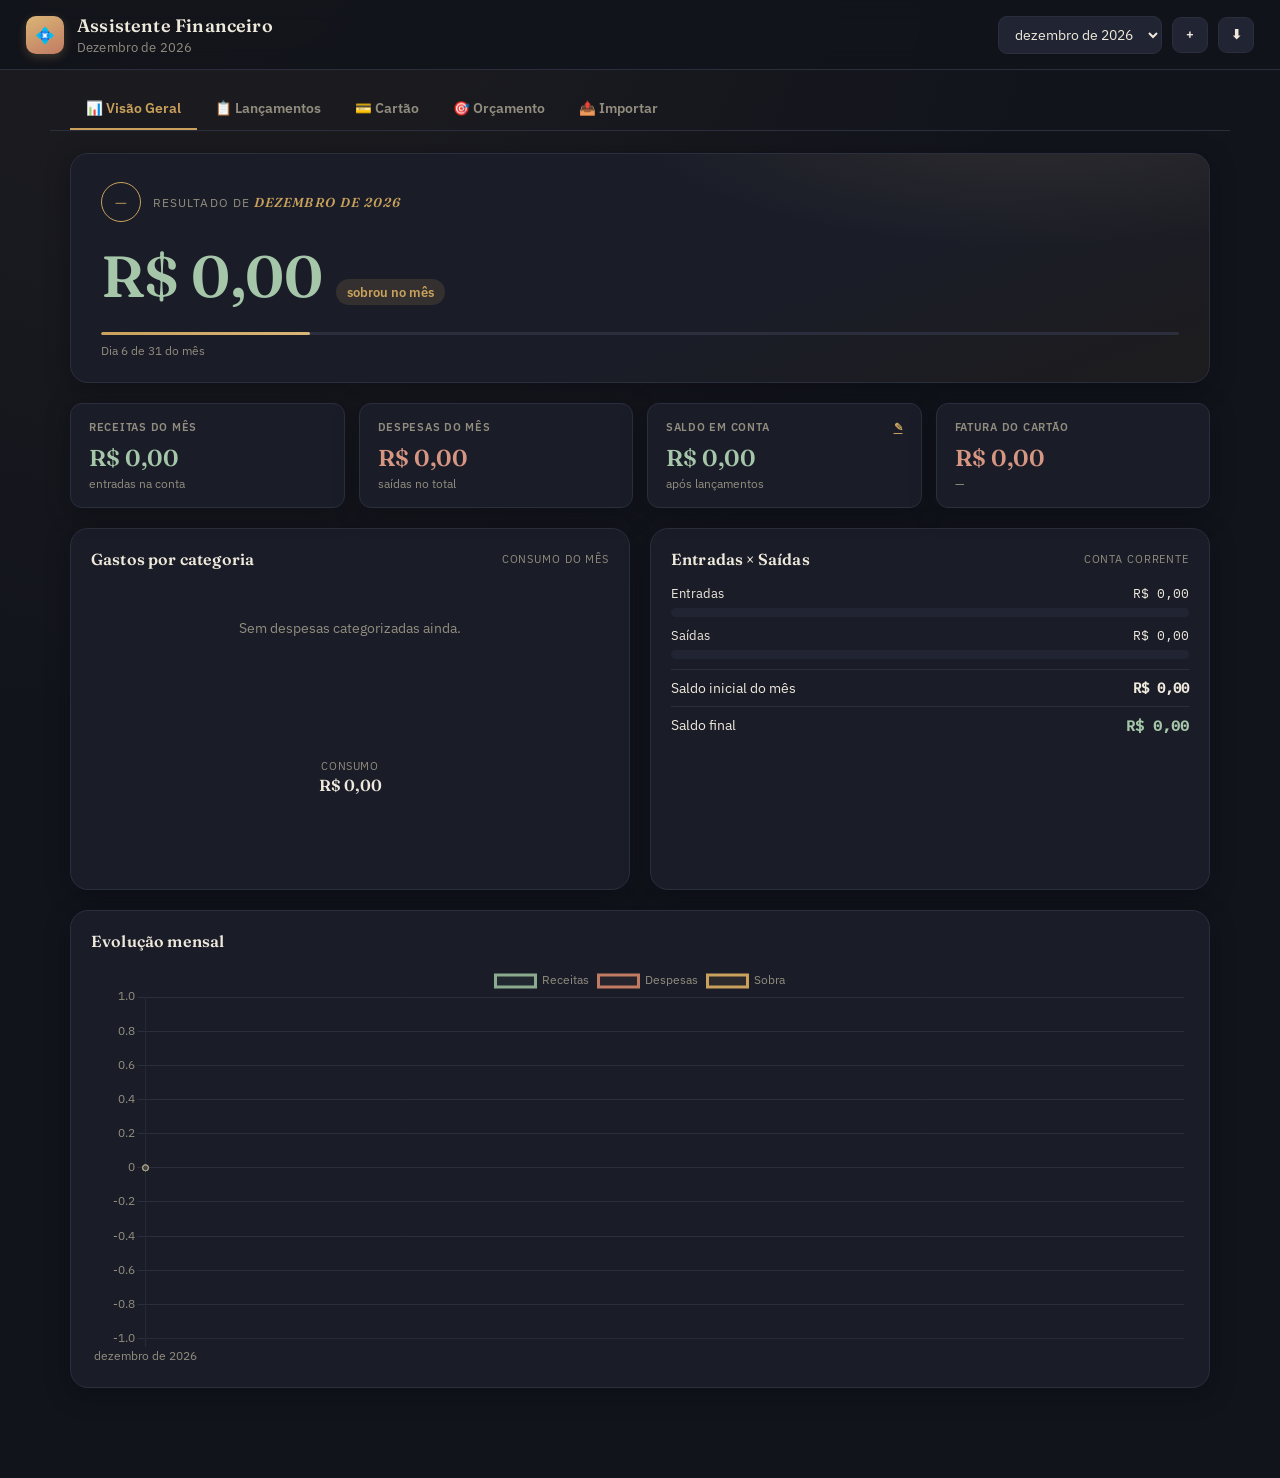
==== commit de9f7b41: "Redesenha o dashboard com identidade visual premium Aplica a skill frontend-design (anthropics/skill" ====
--- a/index.html
+++ b/index.html
@@ -34,6 +34,21 @@
 
   <!-- ===================== VISÃO GERAL ===================== -->
   <section id="tab-visaoGeral" class="tab-panel active">
+    <section class="hero-resultado">
+      <div class="hero-topo">
+        <span class="hero-selo" id="heroSelo">—</span>
+        <div class="hero-rotulo">Resultado de <em id="heroMesNome">—</em></div>
+      </div>
+      <div class="hero-numero-wrap">
+        <span class="hero-numero" id="heroResultadoValor">R$ 0,00</span>
+        <span class="hero-tag" id="heroResultadoTag"></span>
+      </div>
+      <div class="hero-regua">
+        <div class="hero-regua-trilho"><div class="hero-regua-preenchido" id="heroReguaPreenchido"></div></div>
+        <div class="hero-regua-legenda" id="heroReguaTexto"></div>
+      </div>
+    </section>
+
     <section id="alertaSemCategoria" class="alerta oculto"></section>
 
     <section class="cards" id="cardsResumo"></section>
--- a/css/styles.css
+++ b/css/styles.css
@@ -1,46 +1,139 @@
+/* ============================================================
+   Assistente Financeiro — sistema visual "ledger particular"
+   Tinta + latão. Fraunces para os números que importam,
+   IBM Plex Sans para a interface, IBM Plex Mono para dados
+   tabulares (valores e datas alinham de verdade).
+   ============================================================ */
+
+@font-face {
+  font-family: 'Fraunces';
+  font-weight: 400;
+  font-style: normal;
+  font-display: swap;
+  src: url('../assets/fonts/fraunces-latin-400-normal.woff2') format('woff2');
+}
+@font-face {
+  font-family: 'Fraunces';
+  font-weight: 500;
+  font-style: normal;
+  font-display: swap;
+  src: url('../assets/fonts/fraunces-latin-500-normal.woff2') format('woff2');
+}
+@font-face {
+  font-family: 'Fraunces';
+  font-weight: 600;
+  font-style: normal;
+  font-display: swap;
+  src: url('../assets/fonts/fraunces-latin-600-normal.woff2') format('woff2');
+}
+@font-face {
+  font-family: 'Fraunces';
+  font-weight: 600;
+  font-style: italic;
+  font-display: swap;
+  src: url('../assets/fonts/fraunces-latin-600-italic.woff2') format('woff2');
+}
+@font-face {
+  font-family: 'IBM Plex Sans';
+  font-weight: 400;
+  font-style: normal;
+  font-display: swap;
+  src: url('../assets/fonts/ibm-plex-sans-latin-400-normal.woff2') format('woff2');
+}
+@font-face {
+  font-family: 'IBM Plex Sans';
+  font-weight: 500;
+  font-style: normal;
+  font-display: swap;
+  src: url('../assets/fonts/ibm-plex-sans-latin-500-normal.woff2') format('woff2');
+}
+@font-face {
+  font-family: 'IBM Plex Sans';
+  font-weight: 600;
+  font-style: normal;
+  font-display: swap;
+  src: url('../assets/fonts/ibm-plex-sans-latin-600-normal.woff2') format('woff2');
+}
+@font-face {
+  font-family: 'IBM Plex Sans';
+  font-weight: 700;
+  font-style: normal;
+  font-display: swap;
+  src: url('../assets/fonts/ibm-plex-sans-latin-700-normal.woff2') format('woff2');
+}
+@font-face {
+  font-family: 'IBM Plex Mono';
+  font-weight: 400;
+  font-style: normal;
+  font-display: swap;
+  src: url('../assets/fonts/ibm-plex-mono-latin-400-normal.woff2') format('woff2');
+}
+@font-face {
+  font-family: 'IBM Plex Mono';
+  font-weight: 500;
+  font-style: normal;
+  font-display: swap;
+  src: url('../assets/fonts/ibm-plex-mono-latin-500-normal.woff2') format('woff2');
+}
+
 :root {
-  --bg: #0b0d14;
-  --card: #151824;
-  --card-alt: #1b1f2e;
-  --border: #262b3d;
-  --text: #eef0f6;
-  --text-muted: #8890a6;
-  --accent: #7c6cf0;
-  --accent-soft: rgba(124, 108, 240, .16);
-  --receita: #34d399;
-  --despesa: #ff6b81;
-  --transferencia: #a78bfa;
-  --warn-bg: #2b2411;
-  --warn-border: #6b5518;
-  --warn-text: #f0c85a;
-  --radius: 14px;
-  --shadow: 0 4px 18px rgba(0, 0, 0, .35);
+  --tinta: #12141c;
+  --superficie: #1a1d28;
+  --superficie-alta: #212533;
+  --traco: #2b2f3d;
+  --traco-forte: #3a3f52;
+  --marfim: #efe9dc;
+  --marfim-fraco: #928d7f;
+  --latao: #c9a15c;
+  --latao-forte: #dab576;
+  --latao-fraco: rgba(201, 161, 92, .14);
+  --musgo: #8bab8f;
+  --musgo-forte: #a5c6a9;
+  --terracota: #c17b63;
+  --terracota-forte: #d69682;
+  --ameixa: #9b8bc4;
+
+  --serif: 'Fraunces', 'Iowan Old Style', Georgia, serif;
+  --sans: 'IBM Plex Sans', -apple-system, BlinkMacSystemFont, "Segoe UI", sans-serif;
+  --mono: 'IBM Plex Mono', ui-monospace, SFMono-Regular, Menlo, monospace;
+
+  --raio: 12px;
+  --raio-grande: 18px;
+  --sombra: 0 6px 24px rgba(6, 7, 12, .38);
 }
 
 * { box-sizing: border-box; }
+
+@media (prefers-reduced-motion: no-preference) {
+  .anim-entrada { animation: entrada .5s cubic-bezier(.22,.61,.36,1) both; }
+}
+@keyframes entrada { from { opacity: 0; transform: translateY(10px); } to { opacity: 1; transform: none; } }
 
 body {
   margin: 0;
-  font-family: -apple-system, BlinkMacSystemFont, "Segoe UI", Roboto, Helvetica, Arial, sans-serif;
-  background: var(--bg);
-  color: var(--text);
+  font-family: var(--sans);
+  background: var(--tinta);
+  background-image: radial-gradient(circle at 15% -10%, rgba(201,161,92,.07), transparent 45%);
+  color: var(--marfim);
+  -webkit-font-smoothing: antialiased;
 }
 
 main {
   max-width: 1180px;
   margin: 0 auto;
-  padding: 20px 20px 80px;
+  padding: 22px 20px 90px;
   display: flex;
   flex-direction: column;
-  gap: 20px;
+  gap: 22px;
 }
 
 /* ---------- topbar ---------- */
 
 .topbar {
-  background: var(--card);
-  border-bottom: 1px solid var(--border);
-  padding: 14px 24px;
+  background: rgba(18, 20, 28, .82);
+  backdrop-filter: blur(10px);
+  border-bottom: 1px solid var(--traco);
+  padding: 14px 26px;
   display: flex;
   justify-content: space-between;
   align-items: center;
@@ -50,159 +143,234 @@
   top: 0;
   z-index: 20;
 }
-.topbar-title { display: flex; align-items: center; gap: 12px; }
+.topbar-title { display: flex; align-items: center; gap: 13px; }
 .logo-badge {
-  width: 40px; height: 40px; border-radius: 11px;
-  background: linear-gradient(135deg, #8f7bf7, #5b8cf7);
+  width: 38px; height: 38px; border-radius: 10px;
+  background: linear-gradient(155deg, var(--latao-forte), var(--terracota));
   display: flex; align-items: center; justify-content: center;
-  font-size: 19px; flex-shrink: 0;
-}
-.topbar-title h1 { font-size: 17px; margin: 0; font-weight: 700; }
-.subtitle { margin: 2px 0 0; font-size: 12.5px; color: var(--text-muted); cursor: pointer; }
-.subtitle:hover { color: var(--text); }
+  font-size: 16px; flex-shrink: 0; color: var(--tinta); font-weight: 700;
+  font-family: var(--serif);
+  box-shadow: 0 3px 10px rgba(201,161,92,.25);
+}
+.topbar-title h1 { font-family: var(--serif); font-size: 18px; margin: 0; font-weight: 600; letter-spacing: .01em; }
+.subtitle { margin: 2px 0 0; font-size: 12.5px; color: var(--marfim-fraco); cursor: pointer; letter-spacing: .01em; }
+.subtitle:hover { color: var(--latao); }
 .topbar-actions { display: flex; align-items: center; gap: 10px; flex-wrap: wrap; }
 
 select, input[type=text], input[type=date], input[type=number], input[type=search] {
-  border: 1px solid var(--border);
+  border: 1px solid var(--traco);
   border-radius: 9px;
   padding: 8px 12px;
   font-size: 13.5px;
-  background: var(--card-alt);
-  color: var(--text);
-}
-select:focus, input:focus { outline: 1px solid var(--accent); }
+  font-family: var(--sans);
+  background: var(--superficie-alta);
+  color: var(--marfim);
+}
+select:focus, input:focus { outline: none; border-color: var(--latao); box-shadow: 0 0 0 3px var(--latao-fraco); }
 
 .btn {
   border: none;
   border-radius: 9px;
-  padding: 9px 14px;
+  padding: 9px 15px;
   font-size: 13px;
+  font-family: var(--sans);
   cursor: pointer;
   font-weight: 600;
-}
-.btn-primario { background: var(--accent); color: #fff; }
-.btn-primario:hover { background: #6c5ce0; }
-.btn-ghost { background: var(--card-alt); color: var(--text); border: 1px solid var(--border); }
-.btn-ghost:hover { background: #232838; }
+  transition: transform .12s ease, background .15s ease, box-shadow .15s ease;
+}
+.btn:active { transform: translateY(1px); }
+.btn-primario { background: var(--latao); color: #211a0c; }
+.btn-primario:hover { background: var(--latao-forte); box-shadow: 0 4px 14px rgba(201,161,92,.3); }
+.btn-ghost { background: var(--superficie-alta); color: var(--marfim); border: 1px solid var(--traco); }
+.btn-ghost:hover { background: var(--superficie); border-color: var(--traco-forte); }
 .btn-icon-only { width: 36px; height: 36px; padding: 0; display: inline-flex; align-items: center; justify-content: center; }
-.link { background: none; border: none; color: var(--accent); cursor: pointer; font: inherit; text-decoration: underline; padding: 0; }
-
-/* ---------- tabs ---------- */
+.link { background: none; border: none; color: var(--latao); cursor: pointer; font: inherit; text-decoration: underline; text-underline-offset: 2px; padding: 0; }
+.link:hover { color: var(--latao-forte); }
+
+/* ---------- tabs (índice de fichário) ---------- */
 
 nav.tabs {
   max-width: 1180px;
   margin: 18px auto 0;
   padding: 0 20px;
   display: flex;
-  gap: 6px;
+  gap: 2px;
   overflow-x: auto;
+  border-bottom: 1px solid var(--traco);
 }
 .tab-btn {
-  background: var(--card);
-  border: 1px solid var(--border);
-  color: var(--text-muted);
-  padding: 9px 16px;
-  border-radius: 10px;
+  background: transparent;
+  border: none;
+  border-bottom: 2px solid transparent;
+  color: var(--marfim-fraco);
+  padding: 11px 16px;
+  font-family: var(--sans);
   font-size: 13.5px;
   font-weight: 600;
   cursor: pointer;
   white-space: nowrap;
-}
-.tab-btn.active { background: var(--accent); color: #fff; border-color: var(--accent); }
-.tab-btn:not(.active):hover { background: var(--card-alt); color: var(--text); }
+  transition: color .15s ease;
+}
+.tab-btn.active { color: var(--latao); border-bottom-color: var(--latao); }
+.tab-btn:not(.active):hover { color: var(--marfim); }
 
 .tab-panel { display: none; flex-direction: column; gap: 20px; }
 .tab-panel.active { display: flex; }
 
+/* ---------- hero: resultado do mês ---------- */
+
+.hero-resultado {
+  background: linear-gradient(160deg, var(--superficie) 0%, var(--superficie) 60%, #201a12 140%);
+  border: 1px solid var(--traco);
+  border-radius: var(--raio-grande);
+  box-shadow: var(--sombra);
+  padding: 28px 30px 24px;
+  position: relative;
+  overflow: hidden;
+}
+.hero-resultado::before {
+  content: '';
+  position: absolute; inset: 0;
+  background: radial-gradient(600px 200px at 85% -20%, rgba(201,161,92,.12), transparent 70%);
+  pointer-events: none;
+}
+.hero-topo { display: flex; align-items: center; gap: 12px; margin-bottom: 18px; }
+.hero-selo {
+  width: 40px; height: 40px; border-radius: 50%;
+  border: 1px solid var(--latao);
+  color: var(--latao);
+  display: flex; align-items: center; justify-content: center;
+  font-family: var(--serif); font-weight: 600; font-size: 14px;
+  flex-shrink: 0;
+}
+.hero-rotulo { font-size: 12px; text-transform: uppercase; letter-spacing: .09em; color: var(--marfim-fraco); }
+.hero-rotulo em { font-style: italic; color: var(--latao); font-family: var(--serif); font-size: 13px; }
+
+.hero-numero-wrap { display: flex; align-items: baseline; gap: 14px; flex-wrap: wrap; }
+.hero-numero {
+  font-family: var(--serif);
+  font-weight: 600;
+  font-size: clamp(38px, 6vw, 58px);
+  letter-spacing: -.01em;
+  font-variant-numeric: tabular-nums;
+}
+.hero-numero.positivo { color: var(--musgo-forte); }
+.hero-numero.negativo { color: var(--terracota-forte); }
+.hero-tag {
+  font-size: 12.5px;
+  font-weight: 600;
+  padding: 5px 11px;
+  border-radius: 999px;
+  background: var(--latao-fraco);
+  color: var(--latao);
+  white-space: nowrap;
+}
+
+.hero-regua { margin-top: 20px; }
+.hero-regua-trilho { height: 3px; background: var(--traco); border-radius: 999px; overflow: hidden; }
+.hero-regua-preenchido { height: 100%; background: linear-gradient(90deg, var(--latao), var(--latao-forte)); border-radius: 999px; transition: width .8s cubic-bezier(.22,.61,.36,1); width: 0%; }
+.hero-regua-legenda { margin-top: 8px; font-size: 12px; color: var(--marfim-fraco); }
+
 /* ---------- painéis / cards ---------- */
 
 .painel {
-  background: var(--card);
-  border: 1px solid var(--border);
-  border-radius: var(--radius);
-  box-shadow: var(--shadow);
+  background: var(--superficie);
+  border: 1px solid var(--traco);
+  border-radius: var(--raio-grande);
+  box-shadow: var(--sombra);
   padding: 20px;
 }
-.painel h2 { margin: 0; font-size: 14.5px; font-weight: 700; }
+.painel h2 { margin: 0; font-family: var(--serif); font-size: 16px; font-weight: 600; letter-spacing: .01em; }
 .painel-header { display: flex; justify-content: space-between; align-items: center; margin-bottom: 16px; flex-wrap: wrap; gap: 10px; }
-.painel-header .rotulo-topo { font-size: 11.5px; color: var(--text-muted); text-transform: uppercase; letter-spacing: .04em; }
-.ajuda { color: var(--text-muted); font-size: 13px; margin-top: -6px; }
+.painel-header .rotulo-topo { font-size: 11px; color: var(--marfim-fraco); text-transform: uppercase; letter-spacing: .08em; }
+.ajuda { color: var(--marfim-fraco); font-size: 13px; margin-top: -6px; }
 
 .cards {
   display: grid;
-  grid-template-columns: repeat(auto-fit, minmax(180px, 1fr));
+  grid-template-columns: repeat(auto-fit, minmax(190px, 1fr));
   gap: 14px;
 }
 .card {
-  background: var(--card);
-  border: 1px solid var(--border);
-  border-radius: var(--radius);
-  box-shadow: var(--shadow);
+  background: var(--superficie);
+  border: 1px solid var(--traco);
+  border-radius: var(--raio);
+  box-shadow: var(--sombra);
   padding: 16px 18px;
-}
-.card .rotulo { font-size: 11px; color: var(--text-muted); text-transform: uppercase; letter-spacing: .05em; font-weight: 700; margin-bottom: 10px; display: flex; align-items: center; justify-content: space-between; }
-.card .valor { font-size: 23px; font-weight: 700; }
-.card .rodape { font-size: 12px; color: var(--text-muted); margin-top: 4px; }
-.card.receita .valor { color: var(--receita); }
-.card.despesa .valor { color: var(--despesa); }
-.card.transferencia .valor { color: var(--transferencia); }
-.card.sobra .valor.positivo { color: var(--receita); }
-.card.sobra .valor.negativo { color: var(--despesa); }
+  transition: border-color .15s ease, transform .15s ease;
+}
+.card:hover { border-color: var(--traco-forte); transform: translateY(-1px); }
+@media (prefers-reduced-motion: no-preference) {
+  .cards .card { animation: entrada .45s cubic-bezier(.22,.61,.36,1) both; }
+  .cards .card:nth-child(1) { animation-delay: .02s; }
+  .cards .card:nth-child(2) { animation-delay: .07s; }
+  .cards .card:nth-child(3) { animation-delay: .12s; }
+  .cards .card:nth-child(4) { animation-delay: .17s; }
+  .cards .card:nth-child(5) { animation-delay: .22s; }
+}
+.card .rotulo { font-size: 10.5px; color: var(--marfim-fraco); text-transform: uppercase; letter-spacing: .07em; font-weight: 600; margin-bottom: 10px; display: flex; align-items: center; justify-content: space-between; }
+.card .valor { font-family: var(--serif); font-size: 23px; font-weight: 600; font-variant-numeric: tabular-nums; }
+.card .rodape { font-size: 12px; color: var(--marfim-fraco); margin-top: 4px; }
+.card.receita .valor { color: var(--musgo-forte); }
+.card.despesa .valor { color: var(--terracota-forte); }
+.card.transferencia .valor { color: var(--ameixa); }
+.card.sobra .valor.positivo { color: var(--musgo-forte); }
+.card.sobra .valor.negativo { color: var(--terracota-forte); }
 
 .grid-2 { display: grid; grid-template-columns: 1fr 1fr; gap: 20px; }
 @media (max-width: 860px) { .grid-2 { grid-template-columns: 1fr; } nav.tabs { flex-wrap: wrap; } }
 
 .alerta {
-  background: var(--warn-bg);
-  border: 1px solid var(--warn-border);
-  border-radius: var(--radius);
+  background: rgba(201,161,92,.08);
+  border: 1px solid rgba(201,161,92,.35);
+  border-radius: var(--raio);
   padding: 14px 18px;
   font-size: 14px;
-  color: var(--warn-text);
-}
-.alerta strong { display: block; margin-bottom: 4px; color: var(--warn-text); }
+  color: var(--latao-forte);
+}
+.alerta strong { display: block; margin-bottom: 4px; color: var(--latao-forte); font-family: var(--sans); }
 .oculto { display: none; }
 
 /* ---------- gastos por categoria (lista + rosca) ---------- */
 
 .lista-categorias { display: flex; flex-direction: column; gap: 2px; margin-bottom: 14px; }
-.linha-categoria { display: grid; grid-template-columns: 16px 1fr auto auto; align-items: center; gap: 10px; padding: 7px 0; font-size: 13px; border-bottom: 1px solid var(--border); }
+.linha-categoria { display: grid; grid-template-columns: 16px 1fr auto auto; align-items: center; gap: 10px; padding: 7px 0; font-size: 13px; border-bottom: 1px solid var(--traco); }
 .linha-categoria:last-child { border-bottom: none; }
 .ponto-cor { width: 9px; height: 9px; border-radius: 50%; }
-.linha-categoria .nome { color: var(--text); }
-.linha-categoria .valor { color: var(--text); font-weight: 600; text-align: right; }
-.linha-categoria .pct { color: var(--text-muted); text-align: right; min-width: 40px; font-size: 12px; }
+.linha-categoria .nome { color: var(--marfim); }
+.linha-categoria .valor { color: var(--marfim); font-weight: 600; text-align: right; font-family: var(--mono); font-variant-numeric: tabular-nums; }
+.linha-categoria .pct { color: var(--marfim-fraco); text-align: right; min-width: 40px; font-size: 12px; font-family: var(--mono); }
 
 .donut-wrapper { position: relative; max-width: 220px; margin: 10px auto 0; }
 .donut-centro { position: absolute; inset: 0; display: flex; flex-direction: column; align-items: center; justify-content: center; pointer-events: none; }
-.donut-centro .rotulo { font-size: 10.5px; color: var(--text-muted); text-transform: uppercase; letter-spacing: .04em; }
-.donut-centro .valor { font-size: 15px; font-weight: 700; margin-top: 2px; }
+.donut-centro .rotulo { font-size: 10.5px; color: var(--marfim-fraco); text-transform: uppercase; letter-spacing: .06em; }
+.donut-centro .valor { font-family: var(--serif); font-size: 16px; font-weight: 600; margin-top: 2px; }
 
 /* ---------- entradas x saídas ---------- */
 
 .barra-comparativa { margin-bottom: 10px; }
 .barra-comparativa .topo { display: flex; justify-content: space-between; font-size: 13px; margin-bottom: 6px; }
-.barra-comparativa .trilho { background: var(--card-alt); border-radius: 999px; height: 10px; overflow: hidden; }
-.barra-comparativa .preenchido { height: 100%; border-radius: 999px; }
-.barra-comparativa.entradas .preenchido { background: var(--receita); }
-.barra-comparativa.saidas .preenchido { background: var(--despesa); }
-
-.linha-saldo { display: flex; justify-content: space-between; padding: 9px 0; border-top: 1px solid var(--border); font-size: 13.5px; }
-.linha-saldo .valor { font-weight: 700; }
-.linha-saldo.final .valor { color: var(--receita); font-size: 15px; }
+.barra-comparativa .topo span:last-child { font-family: var(--mono); font-variant-numeric: tabular-nums; }
+.barra-comparativa .trilho { background: var(--superficie-alta); border-radius: 999px; height: 9px; overflow: hidden; }
+.barra-comparativa .preenchido { height: 100%; border-radius: 999px; transition: width .7s cubic-bezier(.22,.61,.36,1); }
+.barra-comparativa.entradas .preenchido { background: var(--musgo); }
+.barra-comparativa.saidas .preenchido { background: var(--terracota); }
+
+.linha-saldo { display: flex; justify-content: space-between; padding: 9px 0; border-top: 1px solid var(--traco); font-size: 13.5px; }
+.linha-saldo .valor { font-weight: 600; font-family: var(--mono); font-variant-numeric: tabular-nums; }
+.linha-saldo.final .valor { color: var(--musgo-forte); font-size: 15px; }
 
 /* ---------- formulário / tabela ---------- */
 
 .dropzone {
-  border: 2px dashed var(--border);
-  border-radius: var(--radius);
-  padding: 26px;
+  border: 1.5px dashed var(--traco-forte);
+  border-radius: var(--raio);
+  padding: 30px;
   text-align: center;
-  color: var(--text-muted);
+  color: var(--marfim-fraco);
   position: relative;
   transition: border-color .15s, background .15s;
 }
-.dropzone.arrastando { border-color: var(--accent); background: var(--accent-soft); }
+.dropzone.arrastando { border-color: var(--latao); background: var(--latao-fraco); }
 .dropzone input[type=file] { position: absolute; inset: 0; opacity: 0; cursor: pointer; }
 .dropzone p { margin: 0; pointer-events: none; }
 .dropzone button { pointer-events: auto; }
@@ -213,37 +381,41 @@
   gap: 14px;
   align-items: end;
 }
-.form-grid label { display: flex; flex-direction: column; gap: 6px; font-size: 13px; color: var(--text-muted); }
+.form-grid label { display: flex; flex-direction: column; gap: 6px; font-size: 13px; color: var(--marfim-fraco); }
 .form-grid button { grid-column: 1 / -1; justify-self: start; }
 
 table { width: 100%; border-collapse: collapse; font-size: 13px; }
-th, td { text-align: left; padding: 9px 10px; border-bottom: 1px solid var(--border); white-space: nowrap; }
-th { color: var(--text-muted); font-weight: 600; position: sticky; top: 0; background: var(--card); font-size: 11.5px; text-transform: uppercase; letter-spacing: .03em; }
+th, td { text-align: left; padding: 10px 10px; border-bottom: 1px solid var(--traco); white-space: nowrap; }
+th { color: var(--marfim-fraco); font-weight: 600; position: sticky; top: 0; background: var(--superficie); font-size: 10.5px; text-transform: uppercase; letter-spacing: .06em; }
+td:last-child, th:last-child { text-align: right; }
+td.mono, td:has(> .valor-mono) { font-family: var(--mono); }
 .tabela-scroll { overflow-x: auto; max-height: 460px; overflow-y: auto; }
+tbody tr { transition: background .12s ease; }
+tbody tr:hover { background: var(--superficie-alta); }
 td select, td input { font-size: 12px; padding: 4px 6px; }
-.tag-tipo { padding: 3px 9px; border-radius: 999px; font-size: 11px; font-weight: 600; }
-.tag-tipo.Receita { background: rgba(52,211,153,.15); color: var(--receita); }
-.tag-tipo.Despesa { background: rgba(255,107,129,.15); color: var(--despesa); }
-.tag-tipo.Transferência { background: rgba(167,139,250,.15); color: var(--transferencia); }
-.linha-sem-categoria { background: rgba(240,200,90,.06); }
-.btn-icone { background: none; border: none; cursor: pointer; font-size: 14px; color: var(--text-muted); }
-.btn-icone:hover { color: var(--despesa); }
-
-.preview-import { margin-top: 4px; padding-bottom: 16px; border-bottom: 1px solid var(--border); margin-bottom: 16px; }
+.tag-tipo { padding: 3px 10px; border-radius: 999px; font-size: 10.5px; font-weight: 600; letter-spacing: .02em; }
+.tag-tipo.Receita { background: rgba(139,171,143,.15); color: var(--musgo-forte); }
+.tag-tipo.Despesa { background: rgba(193,123,99,.15); color: var(--terracota-forte); }
+.tag-tipo.Transferência { background: rgba(155,139,196,.15); color: var(--ameixa); }
+.linha-sem-categoria { background: rgba(201,161,92,.05); }
+.btn-icone { background: none; border: none; cursor: pointer; font-size: 14px; color: var(--marfim-fraco); }
+.btn-icone:hover { color: var(--terracota-forte); }
+
+.preview-import { margin-top: 4px; padding-bottom: 16px; border-bottom: 1px solid var(--traco); margin-bottom: 16px; }
 .preview-import-header { display: flex; justify-content: space-between; align-items: center; margin-bottom: 10px; flex-wrap: wrap; gap: 8px; }
-.badge { display: inline-block; padding: 3px 9px; border-radius: 999px; background: var(--card-alt); border: 1px solid var(--border); font-size: 11px; color: var(--text-muted); margin-left: 8px; }
-.avisos { font-size: 12px; color: var(--warn-text); margin: 8px 0; }
+.badge { display: inline-block; padding: 3px 9px; border-radius: 999px; background: var(--superficie-alta); border: 1px solid var(--traco); font-size: 10.5px; color: var(--marfim-fraco); margin-left: 8px; }
+.avisos { font-size: 12px; color: var(--latao); margin: 8px 0; }
 
 footer.rodape-preview { display: flex; gap: 10px; margin-top: 12px; justify-content: flex-end; }
 
 .cartao-resumo-grid { display: grid; grid-template-columns: repeat(auto-fit, minmax(150px, 1fr)); gap: 14px; margin-bottom: 4px; }
-.cartao-resumo-grid .item { background: var(--card-alt); border: 1px solid var(--border); border-radius: 10px; padding: 12px 14px; }
-.cartao-resumo-grid .item .rotulo { font-size: 11px; color: var(--text-muted); text-transform: uppercase; letter-spacing: .04em; margin-bottom: 4px; }
-.cartao-resumo-grid .item .valor { font-size: 16px; font-weight: 700; }
+.cartao-resumo-grid .item { background: var(--superficie-alta); border: 1px solid var(--traco); border-radius: 10px; padding: 12px 14px; }
+.cartao-resumo-grid .item .rotulo { font-size: 10.5px; color: var(--marfim-fraco); text-transform: uppercase; letter-spacing: .06em; margin-bottom: 4px; }
+.cartao-resumo-grid .item .valor { font-family: var(--serif); font-size: 17px; font-weight: 600; }
 
 .barra-limite { margin-top: 14px; }
-.barra-limite .trilho { background: var(--card-alt); border-radius: 999px; height: 12px; overflow: hidden; }
-.barra-limite .preenchido { height: 100%; background: linear-gradient(90deg, var(--accent), var(--despesa)); }
-.barra-limite .legenda { display: flex; justify-content: space-between; font-size: 12px; color: var(--text-muted); margin-top: 6px; }
-
-.estado-vazio { color: var(--text-muted); text-align: center; padding: 30px 10px; font-size: 13.5px; }
+.barra-limite .trilho { background: var(--superficie-alta); border-radius: 999px; height: 10px; overflow: hidden; }
+.barra-limite .preenchido { height: 100%; background: linear-gradient(90deg, var(--latao), var(--terracota)); transition: width .7s cubic-bezier(.22,.61,.36,1); }
+.barra-limite .legenda { display: flex; justify-content: space-between; font-size: 11.5px; color: var(--marfim-fraco); margin-top: 6px; font-family: var(--mono); }
+
+.estado-vazio { color: var(--marfim-fraco); text-align: center; padding: 34px 10px; font-size: 13.5px; }
